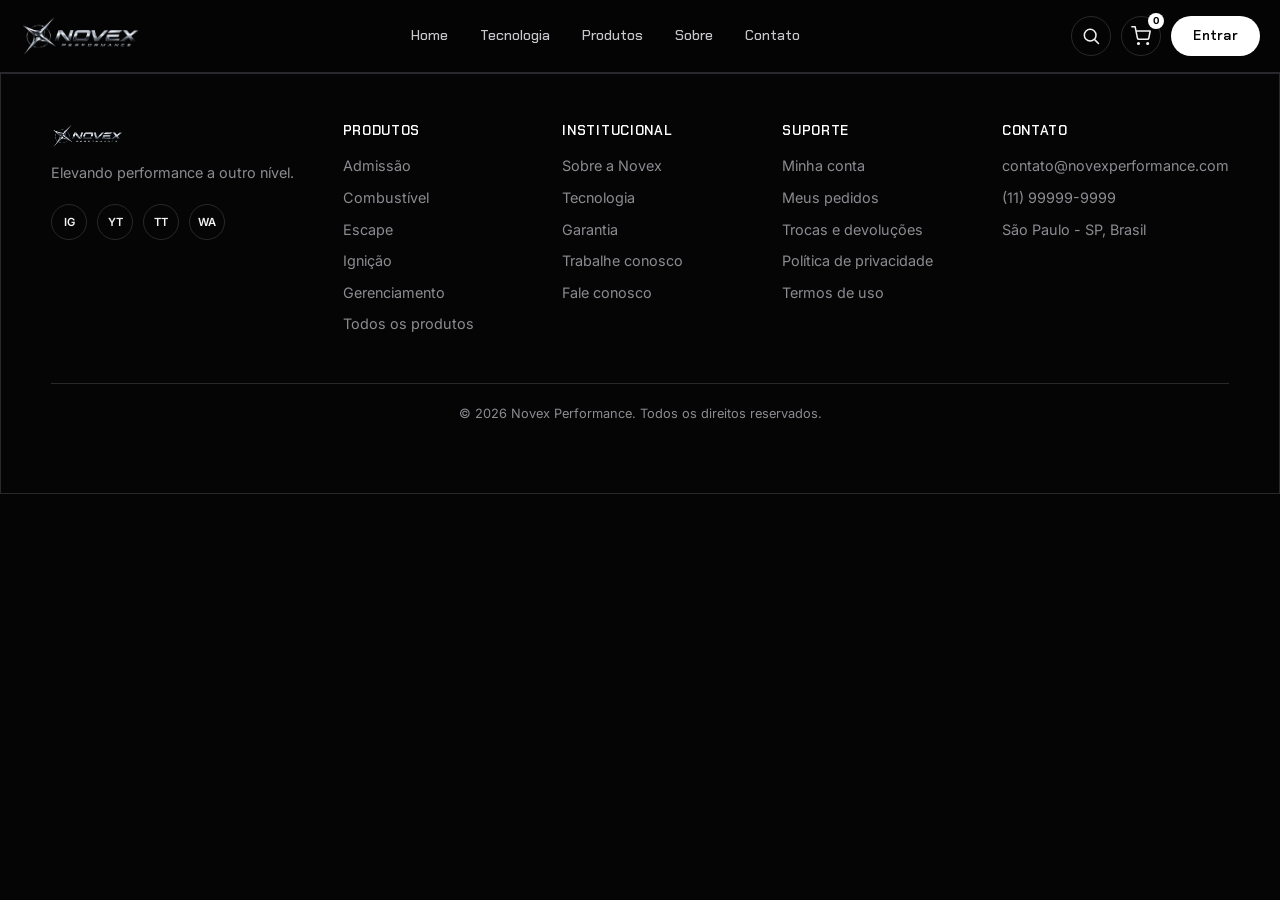
==== products/products.html @ 8bde94ad "feat: adiciona página de produtos com estilo,header e footer" ====
<!DOCTYPE html>
<html lang="pt-br">

<head>
    <meta charset="UTF-8">
    <meta name="viewport" content="width=device-width, initial-scale=1.0">
    <title>Novex Performance | Produtos</title>
    <link rel="icon" href="favicon.ico" sizes="any">
    <link rel="icon" type="image/png" sizes="32x32" href="images/favicon-32x32.png">
    <link rel="apple-touch-icon" sizes="180x180" href="images/apple-touch-icon.png">
    <link rel="preconnect" href="https://fonts.googleapis.com">
    <link rel="preconnect" href="https://fonts.gstatic.com" crossorigin>
    <link rel="stylesheet"
        href="https://fonts.googleapis.com/css2?family=Chakra+Petch:wght@500;600;700&family=Inter:wght@400;500;600;700&display=swap">
    <link rel="stylesheet" href="../style.css">
    <link rel="stylesheet" href="products.css">
</head>

<body>
    <!-- === SPOTLIGHT CURSOR === -->
  <div class="cursor-spot" id="cursorSpot" aria-hidden="true"></div>

  <!-- ===== HEADER ===== -->
  <header class="header">
    <div class="header__inner">

      <a href="#" class="logo">
        <img src="../images/logo-novex.PNG" alt="Novex Performance">
      </a>



      <nav class="nav" id="nav-menu">
        <ul class="nav__list">
          <li><a class="nav__link" href="../index.html#hero">Home</a></li>
          <li><a class="nav__link" href="../index.html#tecnologia">Tecnologia</a></li>
          <li><a class="nav__link" href="../index.html#produtos">Produtos</a></li>
          <li><a class="nav__link" href="../index.html#sobre">Sobre</a></li>
          <li><a class="nav__link" href="../index.html#contato">Contato</a></li>
        </ul>
      </nav>

      <div class="header__actions">
        <button class="icon-btn" aria-label="Buscar">
          <svg viewBox="0 0 24 24" width="20" height="20">
            <circle cx="11" cy="11" r="7" />
            <line x1="21" y1="21" x2="16.65" y2="16.65" />
          </svg>
        </button>
        <button class="icon-btn" aria-label="Carrinho">
          <svg viewBox="0 0 24 24" width="20" height="20">
            <circle cx="9" cy="21" r="1" />
            <circle cx="20" cy="21" r="1" />
            <path d="M1 1h4l2.68 13.39a2 2 0 0 0 2 1.61h9.72a2 2 0 0 0 2-1.61L23 6H6" />
          </svg>
          <span class="cart-count">0</span>
        </button>
        <a href="#" class="btn btn--pill">Entrar</a>
      </div>

        <button class="menu-toggle" aria-label="Abrir menu" aria-expanded="false" aria-controls="nav-menu">
          <span></span>
          <span></span>
          <span></span>
        </button>
    </div>
  </header>

    <!-- ===== FOOTER ===== -->
  <footer class="footer" id="contato">
    <div class="footer__top">

      <div class="footer__brand">
        <img src="../images/logo-novex.PNG" alt="Novex Performance">
        <p>Elevando performance a outro nível.</p>
        <div class="footer__social">
          <a href="#" aria-label="Instagram">IG</a>
          <a href="#" aria-label="YouTube">YT</a>
          <a href="#" aria-label="TikTok">TT</a>
          <a href="#" aria-label="WhatsApp">WA</a>
        </div>
      </div>

      <nav class="footer__col">
        <h4>Produtos</h4>
        <ul>
          <li><a href="#">Admissão</a></li>
          <li><a href="#">Combustível</a></li>
          <li><a href="#">Escape</a></li>
          <li><a href="#">Ignição</a></li>
          <li><a href="#">Gerenciamento</a></li>
          <li><a href="#">Todos os produtos</a></li>
        </ul>
      </nav>

      <nav class="footer__col">
        <h4>Institucional</h4>
        <ul>
          <li><a href="#">Sobre a Novex</a></li>
          <li><a href="#">Tecnologia</a></li>
          <li><a href="#">Garantia</a></li>
          <li><a href="#">Trabalhe conosco</a></li>
          <li><a href="#">Fale conosco</a></li>
        </ul>
      </nav>

      <nav class="footer__col">
        <h4>Suporte</h4>
        <ul>
          <li><a href="#">Minha conta</a></li>
          <li><a href="#">Meus pedidos</a></li>
          <li><a href="#">Trocas e devoluções</a></li>
          <li><a href="#">Política de privacidade</a></li>
          <li><a href="#">Termos de uso</a></li>
        </ul>
      </nav>

      <div class="footer__col footer__contact">
        <h4>Contato</h4>
        <ul>
          <li><a href="mailto:contato@novexperformance.com">contato@novexperformance.com</a></li>
          <li><a href="tel:+5511999999999">(11) 99999-9999</a></li>
          <li>São Paulo - SP, Brasil</li>
        </ul>
      </div>

    </div>

    <div class="footer__bottom">
      <p>&copy; 2026 Novex Performance. Todos os direitos reservados.</p>
    </div>
  </footer>

  <script src="products.js"></script>
</body>

</html>
---- style.css ----
/* ===================================================================
   NOVEX PERFORMANCE
   Mobile-first: estilos base valem pro celular; @media (min-width)
   =================================================================== */

/* ---------- 1. RESET ---------- */

*,
*::before,
*::after {
  margin: 0;
  padding: 0;
  box-sizing: border-box;
}

html {
  scroll-behavior: smooth;
}

img {
  max-width: 100%;
  display: block;
}

a {
  text-decoration: none;
  color: inherit;
}

ul {
  list-style: none;
}

button {
  font: inherit;
  color: inherit;
  background: none;
  border: none;
  cursor: pointer;
}

input {
  font: inherit;
  color: inherit;
}

/* ---------- 2. DESIGN TOKENS ---------- */
:root {
  /* Cores — preto profundo + prata, igual ao mockup */
  --black: #050505;
  --panel: #111113;
  --panel-2: #1a1a1d;
  --border: #29292d;
  --white: #ffffff;
  --silver-100: #f2f2f4;
  --silver-300: #c6c6cc;
  --silver-500: #8b8b91;
  --silver-700: #5c5c61;

  /* Tipografia */
  --font-display: "Chakra Petch", sans-serif;
  --font-body: "Inter", sans-serif;

  /* Espaçamento de seção — cresce com a tela via clamp() */
  --section-padding-y: clamp(64px, 9vw, 120px);
  --container-padding-x: 20px;
  --container-max: 1280px;

  /* Cantos */
  --radius-sm: 8px;
  --radius-md: 16px;
  --radius-full: 999px;

  /* Transição padrão pra hovers */
  --ease: cubic-bezier(0.4, 0, 0.2, 1);
}

/* Respeita quem pede menos animação no sistema operacional */
@media (prefers-reduced-motion: reduce) {

  *,
  *::before,
  *::after {
    animation-duration: 0.01ms !important;
    animation-iteration-count: 1 !important;
    transition-duration: 0.01ms !important;
    scroll-behavior: auto !important;
  }
}

/* ---------- CURSOR SPOTLIGHT ---------- */

.cursor-spot {
  position: fixed;
  inset: 0;
  pointer-events: none;
  z-index: 1;

  background: radial-gradient(480px circle at var(--mx, 50%) var(--my, 20%),
      rgba(255, 255, 255, 0.05),
      transparent 60%);

  opacity: 0;
  transition: opacity 0.6s var(--ease);
}

.cursor-spot.is-active {
  opacity: 1;
}

/* ---------- 3. BASE ---------- */
body {
  background: var(--black);
  color: var(--silver-100);
  font-family: var(--font-body);
  line-height: 1.5;
  -webkit-font-smoothing: antialiased;
}

h1,
h2,
h3,
h4 {
  font-family: var(--font-display);
  font-weight: 600;
  line-height: 1.1;
  color: var(--white);
}

section[id],
footer[id] {
  scroll-margin-top: 90px;
}

/* === EFEITO DE CHROME === */
.chrome-text {
  background: linear-gradient(100deg,
      #5c5c61 15%,
      #c6c6cc 30%,
      #ffffff 40%,
      #ffffff 50%,
      #c6c6cc 60%,
      #5c5c61 75%);

  background-size: 220% 100%;

  -webkit-background-clip: text;
  background-clip: text;

  color: transparent;

  animation: chrome-shine 5s ease-in-out infinite;
}

@keyframes chrome-shine {
  0% {
    background-position: 130% 0;
  }

  55% {
    background-position: -30% 0;
  }

  100% {
    background-position: -55% 0;
  }
}

/* Foco visível pra quem navega por teclado — acessibilidade básica */
a:focus-visible,
button:focus-visible,
input:focus-visible {
  outline: 2px solid var(--silver-100);
  outline-offset: 3px;
}

.sr-only {
  position: absolute;
  width: 1px;
  height: 1px;
  overflow: hidden;
  clip: rect(0, 0, 0, 0);
  white-space: nowrap;
}

/* Container central com respiro lateral — usado em toda seção */
.container {
  width: 100%;
  max-width: var(--container-max);
  margin-inline: auto;
  padding-inline: var(--container-padding-x);
}

.eyebrow {
  font-family: var(--font-display);
  font-size: 0.8rem;
  font-weight: 600;
  letter-spacing: 0.14em;
  text-transform: uppercase;
  color: var(--silver-500);
}

/* ---------- 4. BOTÕES ---------- */
.btn {
  display: inline-flex;
  align-items: center;
  gap: 8px;
  padding: 14px 28px;
  border-radius: var(--radius-full);
  font-family: var(--font-display);
  font-weight: 600;
  font-size: 0.95rem;
  letter-spacing: 0.02em;
  white-space: nowrap;
  transition: transform 0.25s var(--ease), background 0.25s var(--ease), color 0.25s var(--ease);
}

.btn:hover {
  transform: translateY(-2px);
}

.btn--filled {
  background: linear-gradient(180deg, var(--white), var(--silver-300));
  color: var(--black);
}

.btn--filled:hover {
  background: var(--white);
}

.btn--outline {
  background: transparent;
  color: var(--silver-100);
  border: 1px solid var(--silver-700);
}

.btn--outline:hover {
  border-color: var(--silver-100);
}

.btn--pill {
  padding: 10px 22px;
  background: var(--white);
  color: var(--black);
  font-size: 0.85rem;
}

/* Botão circular só com ícone (busca, carrinho, seta do card) */
.icon-btn {
  position: relative;
  display: inline-flex;
  align-items: center;
  justify-content: center;
  width: 40px;
  height: 40px;
  border: 1px solid var(--border);
  border-radius: var(--radius-full);
  color: var(--silver-100);
  transition: border-color 0.25s var(--ease), background 0.25s var(--ease);
}

.icon-btn:hover {
  border-color: var(--silver-100);
  background: var(--panel-2);
}

.icon-btn svg {
  fill: none;
  stroke: currentColor;
  stroke-width: 1.8;
  stroke-linecap: round;
  stroke-linejoin: round;
}

.link-arrow {
  font-family: var(--font-display);
  font-weight: 600;
  font-size: 0.9rem;
  color: var(--silver-300);
  transition: color 0.25s var(--ease);
}

.link-arrow:hover {
  color: var(--white);
}

/* ---------- 5. HEADER ---------- */
.header {
  position: sticky;
  top: 0;
  z-index: 100;
  background: rgba(5, 5, 5, 0.85);
  backdrop-filter: blur(10px);
  border-bottom: 1px solid var(--border);
}

.header__inner {
  max-width: var(--container-max);
  margin-inline: auto;
  padding: 16px 20px;
  display: flex;
  align-items: center;
  justify-content: space-between;
  gap: 16px;
}

@media (min-width: 768px) and (max-width: 1023px) {
    .header__inner {
        justify-content: flex-start;
    }

    .header__actions {
        margin-left: auto;
    }

     
}

.logo img {
  height: 40px;
  width: auto;
}

/* Botão hambúrguer — só aparece no mobile (ver breakpoint no fim do arquivo) */
.menu-toggle {
  display: flex;
  flex-direction: column;
  justify-content: center;
  gap: 5px;
  width: 40px;
  height: 40px;
}

.menu-toggle span {
  display: block;
  height: 2px;
  width: 100%;
  background: var(--silver-100);
  transition: transform 0.3s var(--ease), opacity 0.3s var(--ease);
}

/* Quando o JS marcar o botão como ativo, o hambúrguer vira um X */
.menu-toggle.is-active span:nth-child(1) {
  transform: translateY(7px) rotate(45deg);
}

.menu-toggle.is-active span:nth-child(2) {
  opacity: 0;
}

.menu-toggle.is-active span:nth-child(3) {
  transform: translateY(-7px) rotate(-45deg);
}

/* Nav — no mobile some da tela até o JS abrir (classe .is-open) */
.nav {
  position: fixed;
  inset: 73px 0 auto 0;
  background: var(--black);
  border-bottom: 1px solid var(--border);
  max-height: 0px;
  overflow: hidden;
  transition: max-height 0.35s var(--ease);
}

.nav.is-open {
  max-height: 400px;
}

.nav__list {
  display: flex;
  flex-direction: column;
  padding: 8px 20px 24px;
}

.nav__list a {
  display: block;
  padding: 14px 0;
  font-family: var(--font-display);
  font-weight: 500;
  font-size: 1rem;
  border-bottom: 1px solid var(--border);
  color: var(--silver-300);
  transition: color 0.25s var(--ease);
}

.nav__link {
  position: relative;
}

.header__actions {
  display: flex;
  align-items: center;
  gap: 10px;
}

.cart-count {
  position: absolute;
  top: -4px;
  right: -4px;
  width: 16px;
  height: 16px;
  border-radius: 50%;
  background: var(--white);
  color: var(--black);
  font-size: 0.6rem;
  font-weight: 700;
  display: flex;
  align-items: center;
  justify-content: center;
}

/* ---------- 6. HERO ---------- */
.hero {
  position: relative;
  overflow: hidden;
  background: none;
  max-width: var(--container-max);
  margin-inline: auto;
  padding: calc(var(--section-padding-y) * 0.7) var(--container-padding-x) var(--section-padding-y);
  display: flex;
  flex-direction: column;
  gap: 48px;
  width: 100%;
}

.hero::after {
  content: "";
  position: absolute;
  inset: 0;
  background: rgba(0, 0, 0, 0.55);
  z-index: 1;
}

.hero-video {
  position: absolute;
  inset: 0;
  width: 100%;
  height: 100%;
  object-fit: cover;
  z-index: 0;
  opacity: 0.9;
}

.hero__content,
.hero__media {
  position: relative;
  z-index: 2;
}

.hero__title {
  margin-top: 14px;
  font-size: clamp(2.4rem, 8vw, 4.5rem);
  text-transform: uppercase;
}

.hero__text {
  margin-top: 18px;
  max-width: 46ch;
  color: var(--silver-500);
  font-size: 1.05rem;
}

.hero__actions {
  margin-top: 32px;
  display: flex;
  flex-direction: column;
  flex-wrap: wrap;
  gap: 16px;
}

@media (max-width: 767px) {
    .hero__actions .btn {
        width: 180px;
        overflow: hidden;
    }
}

.hero__media {
  position: relative;
  display: flex;
  justify-content: center;
  padding-top: 40px;
}

/* Selo circular "feito para performar" */
.hero__badge {
  position: absolute;
  bottom: 0;
  right: 0;
  width: 70px;
  height: 70px;
  border: 1px solid var(--silver-700);
  border-radius: 50%;
  align-items: center;
  justify-content: center;
  text-align: center;
  animation: spin 18s linear infinite;
  display: none;
}

.hero__badge img {
  height: 70px;
  width: 70px;
  border-radius: 50%;
}

@keyframes spin {
  from {
    transform: rotate(0deg);
  }

  to {
    transform: rotate(360deg);
  }
}

/* ---------- 7. FAIXA DE DESTAQUES ---------- */
.highlights {
  padding: 32px var(--container-padding-x);
}

.highlights__list {
  max-width: var(--container-max);
  margin-inline: auto;
  background: var(--panel);
  border: 1px solid var(--border);
  border-radius: var(--radius-md);
  padding: 4px 24px;
  display: grid;
  grid-template-columns: 1fr;
}

.highlight {
  display: flex;
  align-items: flex-start;
  gap: 16px;
  padding: 24px 0;
  border-bottom: 1px solid var(--border);
}

.highlight__text {
  min-width: 0;
}

.highlight:last-child {
  border-bottom: none;
}

.highlight__icon {
  width: 32px;
  height: 32px;
  object-fit: contain;
  flex-shrink: 0;
}

.highlight h3 {
  font-size: 0.95rem;
  text-transform: uppercase;
  letter-spacing: 0.02em;
}

.highlight p {
  margin-top: 4px;
  font-size: 0.9rem;
  color: var(--silver-500);
}

/* ---------- TECNOLOGIA ---------- */

.tecnologic {
  display: flex;
  flex-direction: column;
  padding: 20px;
  overflow: hidden;
}

.tecnologic__header {
  display: flex;
  align-items: baseline;
  justify-content: space-between;
  gap: 16px;
  max-width: var(--container-max);
  width: 100%;
  margin: 0 auto 32px;
  padding-inline: var(--container-padding-x);
}

.tecnologic__header h2 {
  font-size: clamp(1.6rem, 4vw, 2.2rem);
  text-transform: uppercase;
}

.tecnologic-video {
  width: 90%;
  object-fit: contain;
  display: block;
  max-width: var(--container-max);
  margin-inline: auto;
  border: 1px solid var(--border);
  border-radius: var(--radius-md);

}

.tecnologic-video video {
  width: 100%;
  height: auto;
  display: block;
  border-radius: var(--radius-md);
}

/* ---------- 8. LINHA DE PRODUTOS ---------- */
.products {
  max-width: var(--container-max);
  margin-inline: auto;
  padding: 50px;
}

.products__header {
  display: flex;
  align-items: baseline;
  justify-content: space-between;
  gap: 16px;
  margin-bottom: 32px;
}

.products__header h2 {
  font-size: clamp(1.6rem, 4vw, 2.2rem);
  text-transform: uppercase;
}

.product-grid {
  display: grid;
  grid-template-columns: 1fr;
  gap: 20px;
}

.product-card {
  background: var(--panel);
  border: 1px solid var(--border);
  border-radius: var(--radius-md);
  padding: 20px;
  transition: transform 0.3s var(--ease), border-color 0.3s var(--ease);
}

.product-card:hover {
  transform: translateY(-6px);
  border-color: var(--silver-700);
}

.product-card>img,
.product-card__image {
  width: 100%;
  height: 200px;
  object-fit: contain;
  background: var(--black);
  border-radius: var(--radius-sm);
  margin-bottom: 18px;
}

/* Espaço reservado pra fotos de produto que ainda não existem */
.product-card__image--empty {
  border: 1px dashed var(--border);
  display: flex;
  align-items: center;
  justify-content: center;
}

.product-card__image--empty::after {
  content: "Foto em breve";
  font-family: var(--font-body);
  font-size: 0.8rem;
  color: var(--silver-500);
}

.product-card__category {
  font-family: var(--font-display);
  font-size: 0.7rem;
  font-weight: 600;
  letter-spacing: 0.1em;
  text-transform: uppercase;
  color: var(--silver-500);
}

.product-card__name {
  margin-top: 8px;
  font-size: 1.05rem;
  min-height: 2.4em;
}

.product-card__footer {
  margin-top: 18px;
  display: flex;
  align-items: center;
  justify-content: space-between;
}

.product-card__price {
  font-family: var(--font-display);
  font-weight: 600;
  color: var(--white);
}

/* ---------- 9. BANNER INSTITUCIONAL ---------- */
.about-banner {
  display: flex;
  flex-direction: column;
  max-width: var(--container-max);
  margin-inline: auto;
  margin-bottom: 50px;

  background: var(--panel);
  border: 1px solid var(--border);
  border-radius: var(--radius-md);
  padding: 4px 24px;

  background-image: linear-gradient(rgba(0, 0, 0, 0.5), rgba(0, 0, 0, 0.5)), url(images/r35.PNG);
  background-size: cover;
  background-position: right;
  background-repeat: no-repeat;

}

.about-banner__content {
  padding: 40px var(--container-padding-x);
}

.about-banner__content h2 {
  margin-top: 12px;
  font-size: clamp(1.8rem, 5vw, 2.6rem);
  text-transform: uppercase;
}

.about-banner__content p {
  margin-top: 16px;
  max-width: 50ch;
  color: var(--silver-500);
}

.about-banner__content .btn {
  margin-top: 28px;
}

/* ---------- 10. NEWSLETTER ---------- */
.newsletter {
  background-color: var(--panel);
  background-image: url("images/background.JPG");
  background-size: cover;
  background-position: center;
  background-repeat: no-repeat;
  position: relative;
  padding: 50px;
  border-radius: var(--radius-md) var(--radius-md) 0px 0px;
  border: 1px solid var(--border);
  max-width: var(--container-max);
  margin-inline: auto;
}

/* Camada escura por cima da textura, pra o texto continuar legível */
.newsletter::before {
  content: "";
  position: absolute;
  inset: 0;
  background: rgba(0, 0, 0, 0.55);
  border-radius: var(--radius-md) var(--radius-md) 0px 0px;
}

.newsletter__inner {
  position: relative;
  z-index: 1;
  display: flex;
  flex-direction: column;
  gap: 24px;
  border-radius: var(--radius-md) var(--radius-md) 0px 0px;
}

.newsletter__content h2 {
  font-size: clamp(1.6rem, 4vw, 2.2rem);
  text-transform: uppercase;
}

.newsletter__content p {
  margin-top: 8px;
  color: var(--silver-300);
}

.newsletter__form {
  display: flex;
  gap: 10px;
  max-width: 420px;
}

.newsletter__form input {
  flex: 1;
  padding: 14px 18px;
  border-radius: var(--radius-full);
  border: 1px solid var(--silver-700);
  background: rgba(255, 255, 255, 0.06);
  color: var(--white);

}

.newsletter__form input::placeholder {
  color: var(--silver-500);
}

.newsletter__form button {
  width: 48px;
  height: 48px;
  flex-shrink: 0;
  border-radius: 50%;
  background: var(--white);
  color: var(--black);
  font-size: 1.1rem;
  transition: transform 0.25s var(--ease);
}

.newsletter__form button:hover {
  transform: scale(1.08);
}

/* ---------- 11. FOOTER ---------- */
.footer {
  border: 1px solid var(--border);
  padding: 50px;

  max-width: var(--container-max);
  margin-inline: auto;
}

.footer__top {
  max-width: var(--container-max);
  margin-inline: auto;
  display: grid;
  grid-template-columns: 1fr;
  gap: 40px;
  padding-bottom: 48px;
}

.footer__brand img {
  height: 24px;
}

.footer__brand p {
  margin-top: 14px;
  color: var(--silver-500);
  font-size: 0.9rem;
  max-width: 30ch;
}

.footer__social {
  margin-top: 20px;
  display: flex;
  gap: 10px;
}

.footer__social a {
  width: 36px;
  height: 36px;
  border: 1px solid var(--border);
  border-radius: 50%;
  display: flex;
  align-items: center;
  justify-content: center;
  font-size: 0.7rem;
  font-weight: 600;
  transition: border-color 0.25s var(--ease);
}

.footer__social a:hover {
  border-color: var(--silver-100);
}

.footer__col h4 {
  font-size: 0.85rem;
  text-transform: uppercase;
  letter-spacing: 0.05em;
  margin-bottom: 16px;
}

.footer__col ul {
  display: flex;
  flex-direction: column;
  gap: 10px;
}

.footer__col a,
.footer__col li {
  font-size: 0.9rem;
  color: var(--silver-500);
}

.footer__col a:hover {
  color: var(--white);
}

.footer__bottom {
  border-top: 1px solid var(--border);
  padding: 20px var(--container-padding-x);
  text-align: center;
  font-size: 0.8rem;
  color: var(--silver-500);
}



/* ===================================================================
                             BREAKPOINTS 
   =================================================================== */

/* ---------- Tablet (≥ 768px) ---------- */
@media (min-width: 768px) {

  .hero {
    background: none;
  }

  .hero::after {
    display: none;
  }

  .hero__media {
    margin-right: 20px;
  }

  .hero__badge {
    width: 100px;
    height: 100px;
    display: flex;
    top: 5px;
  }

  .hero__actions {
    flex-direction: row;
  }

  .hero__badge img {
    width: 95px;
    height: 95px;
  }

  .highlights__list {
    grid-template-columns: repeat(2, 1fr);
  }

  .highlight {
    border-right: 1px solid var(--border);
    padding-inline: 20px;
    border-bottom: none;
  }

  .highlight:nth-child(2n) {
    border-right: none;
  }

  .product-grid {
    grid-template-columns: repeat(2, 1fr);
  }

  .about-banner {
    flex-direction: row;
    background-image: linear-gradient(rgba(0, 0, 0, 0.25), rgba(0, 0, 0, 0.25)), url(images/r35.PNG);
  }

  .about-banner__content {
    display: flex;
    flex-direction: column;
    justify-content: center;
    padding: 56px;
    max-width: 460px;
    /* ← novo: trava a largura do texto */
    margin-inline: auto;
    /* ← novo: centraliza esse bloco no vão */
  }

  .newsletter__inner {
    flex-direction: row;
    align-items: center;
    justify-content: space-between;
  }

  .footer__top {
    grid-template-columns: repeat(2, 1fr);
  }
}

/* ---------- Desktop (≥ 1024px) ---------- */
@media (min-width: 1024px) {

  /* Nav volta a ficar visível e em linha; hambúrguer some */
  .menu-toggle {
    display: none;
  }

  .nav {
    position: static;
    max-height: none;
    overflow: visible;
    background: none;
    border-bottom: none;
  }

  .nav__list {
    flex-direction: row;
    align-items: center;
    gap: 32px;
    padding: 0;
  }

  .nav__list a {
    padding: 0;
    border-bottom: none;
    font-size: 0.9rem;
  }

    .nav__list a::after {
    content: "";
    position: absolute;
    left: 0;
    bottom: -8px;

    width: 100%;
    height: 1px;

    background: var(--white);

    transform: scaleX(0);
    transform-origin: left;

    transition: transform 0.35s var(--ease);
  }

  .nav__list a:hover::after,
  .nav__list a.active::after {
    transform: scaleX(1);
  }

  .nav__list a:hover {
    color: var(--white);
  }

  .hero {
    flex-direction: row;
    align-items: center;
    padding-block: var(--section-padding-y);
    position: relative;
    background: none;
  }

  .hero__content {
    flex: 1;
    position: relative;
    z-index: 1;
  }

  .hero__media {
    flex: 1;
    position: relative;
    z-index: 1;
  }

  .hero__badge {
    right: var(--container-padding-x);
    top: 160px;
  }

  .highlights__list {
    grid-template-columns: repeat(4, 1fr);
  }

  .highlight {
    border-right: 1px solid var(--border);
  }

  .highlight:nth-child(2n) {
    border-right: 1px solid var(--border);
  }

  .highlight:last-child {
    border-right: none;
  }

  .product-grid {
    grid-template-columns: repeat(4, 1fr);
  }

  .newsletter__form {
    max-width: 820px;
    width: 720px;
  }

  .footer__top {
    grid-template-columns: 1.4fr repeat(4, 1fr);
  }
}
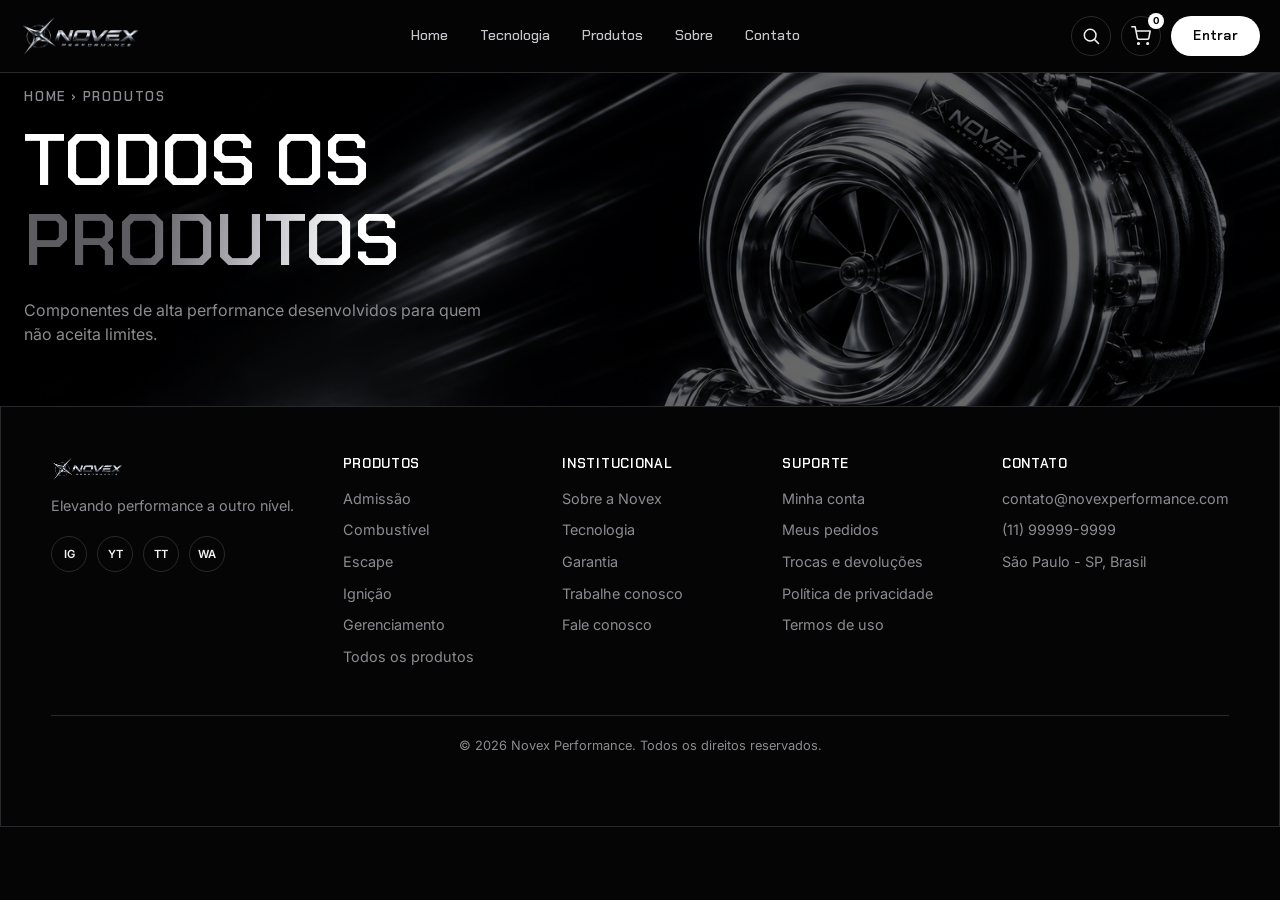
==== commit 21481160: "feat: adiciona hero da página de produtos" ====
--- a/products/products.html
+++ b/products/products.html
@@ -18,120 +18,152 @@
 
 <body>
     <!-- === SPOTLIGHT CURSOR === -->
-  <div class="cursor-spot" id="cursorSpot" aria-hidden="true"></div>
+    <div class="cursor-spot" id="cursorSpot" aria-hidden="true"></div>
 
-  <!-- ===== HEADER ===== -->
-  <header class="header">
-    <div class="header__inner">
+    <!-- ===== HEADER ===== -->
+    <header class="header">
+        <div class="header__inner">
 
-      <a href="#" class="logo">
-        <img src="../images/logo-novex.PNG" alt="Novex Performance">
-      </a>
+            <a href="../index.html#hero" class="logo">
+                <img src="../images/logo-novex.PNG" alt="Novex Performance">
+            </a>
 
 
 
-      <nav class="nav" id="nav-menu">
-        <ul class="nav__list">
-          <li><a class="nav__link" href="../index.html#hero">Home</a></li>
-          <li><a class="nav__link" href="../index.html#tecnologia">Tecnologia</a></li>
-          <li><a class="nav__link" href="../index.html#produtos">Produtos</a></li>
-          <li><a class="nav__link" href="../index.html#sobre">Sobre</a></li>
-          <li><a class="nav__link" href="../index.html#contato">Contato</a></li>
-        </ul>
-      </nav>
+            <nav class="nav" id="nav-menu">
+                <ul class="nav__list">
+                    <li><a class="nav__link" href="../index.html#hero">Home</a></li>
+                    <li><a class="nav__link" href="../index.html#tecnologia">Tecnologia</a></li>
+                    <li><a class="nav__link" href="../index.html#produtos">Produtos</a></li>
+                    <li><a class="nav__link" href="../index.html#sobre">Sobre</a></li>
+                    <li><a class="nav__link" href="../index.html#contato">Contato</a></li>
+                </ul>
+            </nav>
 
-      <div class="header__actions">
-        <button class="icon-btn" aria-label="Buscar">
-          <svg viewBox="0 0 24 24" width="20" height="20">
-            <circle cx="11" cy="11" r="7" />
-            <line x1="21" y1="21" x2="16.65" y2="16.65" />
-          </svg>
-        </button>
-        <button class="icon-btn" aria-label="Carrinho">
-          <svg viewBox="0 0 24 24" width="20" height="20">
-            <circle cx="9" cy="21" r="1" />
-            <circle cx="20" cy="21" r="1" />
-            <path d="M1 1h4l2.68 13.39a2 2 0 0 0 2 1.61h9.72a2 2 0 0 0 2-1.61L23 6H6" />
-          </svg>
-          <span class="cart-count">0</span>
-        </button>
-        <a href="#" class="btn btn--pill">Entrar</a>
-      </div>
+            <div class="header__actions">
+                <button class="icon-btn" aria-label="Buscar">
+                    <svg viewBox="0 0 24 24" width="20" height="20">
+                        <circle cx="11" cy="11" r="7" />
+                        <line x1="21" y1="21" x2="16.65" y2="16.65" />
+                    </svg>
+                </button>
+                <button class="icon-btn" aria-label="Carrinho">
+                    <svg viewBox="0 0 24 24" width="20" height="20">
+                        <circle cx="9" cy="21" r="1" />
+                        <circle cx="20" cy="21" r="1" />
+                        <path d="M1 1h4l2.68 13.39a2 2 0 0 0 2 1.61h9.72a2 2 0 0 0 2-1.61L23 6H6" />
+                    </svg>
+                    <span class="cart-count">0</span>
+                </button>
+                <a href="#" class="btn btn--pill">Entrar</a>
+            </div>
 
-        <button class="menu-toggle" aria-label="Abrir menu" aria-expanded="false" aria-controls="nav-menu">
-          <span></span>
-          <span></span>
-          <span></span>
-        </button>
-    </div>
-  </header>
+            <button class="menu-toggle" aria-label="Abrir menu" aria-expanded="false" aria-controls="nav-menu">
+                <span></span>
+                <span></span>
+                <span></span>
+            </button>
+        </div>
+    </header>
+
+    <main class="products-page">
+
+        <!-- ===== HERO PRODUTOS ===== -->
+        <section class="products-hero">
+
+            <div class="products-hero__content">
+
+                <span class="eyebrow">
+                    HOME <span>›</span> PRODUTOS
+                </span>
+
+                <h1 class="products-hero__text hero__title">
+                    TODOS OS<br>
+                    <span class="chrome-text">PRODUTOS</span>
+                </h1>
+
+                <p class="products-hero__text hero__text">
+                    Componentes de alta performance desenvolvidos
+                    para quem não aceita limites.
+                </p>
+
+            </div>
+
+            <div class="products-hero__image">
+                <img src="../images/turbina-novex.PNG" alt="Turbina Novex Performance">
+            </div>
+
+        </section>
+
+    </main>
 
     <!-- ===== FOOTER ===== -->
-  <footer class="footer" id="contato">
-    <div class="footer__top">
+    <footer class="footer" id="contato">
+        <div class="footer__top">
 
-      <div class="footer__brand">
-        <img src="../images/logo-novex.PNG" alt="Novex Performance">
-        <p>Elevando performance a outro nível.</p>
-        <div class="footer__social">
-          <a href="#" aria-label="Instagram">IG</a>
-          <a href="#" aria-label="YouTube">YT</a>
-          <a href="#" aria-label="TikTok">TT</a>
-          <a href="#" aria-label="WhatsApp">WA</a>
+            <div class="footer__brand">
+                <img src="../images/logo-novex.PNG" alt="Novex Performance">
+                <p>Elevando performance a outro nível.</p>
+                <div class="footer__social">
+                    <a href="#" aria-label="Instagram">IG</a>
+                    <a href="#" aria-label="YouTube">YT</a>
+                    <a href="#" aria-label="TikTok">TT</a>
+                    <a href="#" aria-label="WhatsApp">WA</a>
+                </div>
+            </div>
+
+            <nav class="footer__col">
+                <h4>Produtos</h4>
+                <ul>
+                    <li><a href="#">Admissão</a></li>
+                    <li><a href="#">Combustível</a></li>
+                    <li><a href="#">Escape</a></li>
+                    <li><a href="#">Ignição</a></li>
+                    <li><a href="#">Gerenciamento</a></li>
+                    <li><a href="#">Todos os produtos</a></li>
+                </ul>
+            </nav>
+
+            <nav class="footer__col">
+                <h4>Institucional</h4>
+                <ul>
+                    <li><a href="#">Sobre a Novex</a></li>
+                    <li><a href="#">Tecnologia</a></li>
+                    <li><a href="#">Garantia</a></li>
+                    <li><a href="#">Trabalhe conosco</a></li>
+                    <li><a href="#">Fale conosco</a></li>
+                </ul>
+            </nav>
+
+            <nav class="footer__col">
+                <h4>Suporte</h4>
+                <ul>
+                    <li><a href="#">Minha conta</a></li>
+                    <li><a href="#">Meus pedidos</a></li>
+                    <li><a href="#">Trocas e devoluções</a></li>
+                    <li><a href="#">Política de privacidade</a></li>
+                    <li><a href="#">Termos de uso</a></li>
+                </ul>
+            </nav>
+
+            <div class="footer__col footer__contact">
+                <h4>Contato</h4>
+                <ul>
+                    <li><a href="mailto:contato@novexperformance.com">contato@novexperformance.com</a></li>
+                    <li><a href="tel:+5511999999999">(11) 99999-9999</a></li>
+                    <li>São Paulo - SP, Brasil</li>
+                </ul>
+            </div>
+
         </div>
-      </div>
 
-      <nav class="footer__col">
-        <h4>Produtos</h4>
-        <ul>
-          <li><a href="#">Admissão</a></li>
-          <li><a href="#">Combustível</a></li>
-          <li><a href="#">Escape</a></li>
-          <li><a href="#">Ignição</a></li>
-          <li><a href="#">Gerenciamento</a></li>
-          <li><a href="#">Todos os produtos</a></li>
-        </ul>
-      </nav>
+        <div class="footer__bottom">
+            <p>&copy; 2026 Novex Performance. Todos os direitos reservados.</p>
+        </div>
+    </footer>
 
-      <nav class="footer__col">
-        <h4>Institucional</h4>
-        <ul>
-          <li><a href="#">Sobre a Novex</a></li>
-          <li><a href="#">Tecnologia</a></li>
-          <li><a href="#">Garantia</a></li>
-          <li><a href="#">Trabalhe conosco</a></li>
-          <li><a href="#">Fale conosco</a></li>
-        </ul>
-      </nav>
-
-      <nav class="footer__col">
-        <h4>Suporte</h4>
-        <ul>
-          <li><a href="#">Minha conta</a></li>
-          <li><a href="#">Meus pedidos</a></li>
-          <li><a href="#">Trocas e devoluções</a></li>
-          <li><a href="#">Política de privacidade</a></li>
-          <li><a href="#">Termos de uso</a></li>
-        </ul>
-      </nav>
-
-      <div class="footer__col footer__contact">
-        <h4>Contato</h4>
-        <ul>
-          <li><a href="mailto:contato@novexperformance.com">contato@novexperformance.com</a></li>
-          <li><a href="tel:+5511999999999">(11) 99999-9999</a></li>
-          <li>São Paulo - SP, Brasil</li>
-        </ul>
-      </div>
-
-    </div>
-
-    <div class="footer__bottom">
-      <p>&copy; 2026 Novex Performance. Todos os direitos reservados.</p>
-    </div>
-  </footer>
-
-  <script src="products.js"></script>
+    <script src="../script.js"></script>
+    <script src="products.js"></script>
 </body>
 
 </html>
--- a/products/products.css
+++ b/products/products.css
@@ -0,0 +1,72 @@
+/* === PRODUCTS PAGE === */
+
+.products-page {
+  width: 100%;
+}
+
+/* === PRODUCTS HERO === */
+
+.products-hero {
+  position: relative;
+  padding: 10px 24px 60px;
+  display: flex;
+  flex-direction: column;
+  justify-content: center;
+  overflow: hidden;
+  background: #000;
+}
+
+.products-hero::after {
+  content: "";
+  position: absolute;
+  inset: 0;
+  background: rgba(0, 0, 0, 0.55);
+  z-index: 1;
+}
+
+.products-hero__content {
+  position: relative;
+  z-index: 2;
+}
+
+.products-hero__image {
+  position: absolute;
+  inset: 0;
+  width: 100%;
+  height: 100%;
+  object-fit: cover;
+  z-index: 0;
+  opacity: 0.9;
+}
+
+.products-hero__image img {
+  display: block;
+  width: 100%;
+  height: 100%;
+  object-fit: cover;
+}
+
+/* ===================================================================
+                             BREAKPOINTS 
+   =================================================================== */
+
+/* ---------- Tablet (≥ 768px) ---------- */
+
+@media (min-width: 768px) {
+
+    .hero__text {
+        max-width: 380px;
+        font-size: 16px;
+        line-height: 1.5;
+    }
+
+}
+
+/* ---------- Desktop (≥ 1024px) ---------- */
+
+@media (min-width: 1024px) {
+
+    .hero__text {
+        max-width: 480px;
+    }
+}
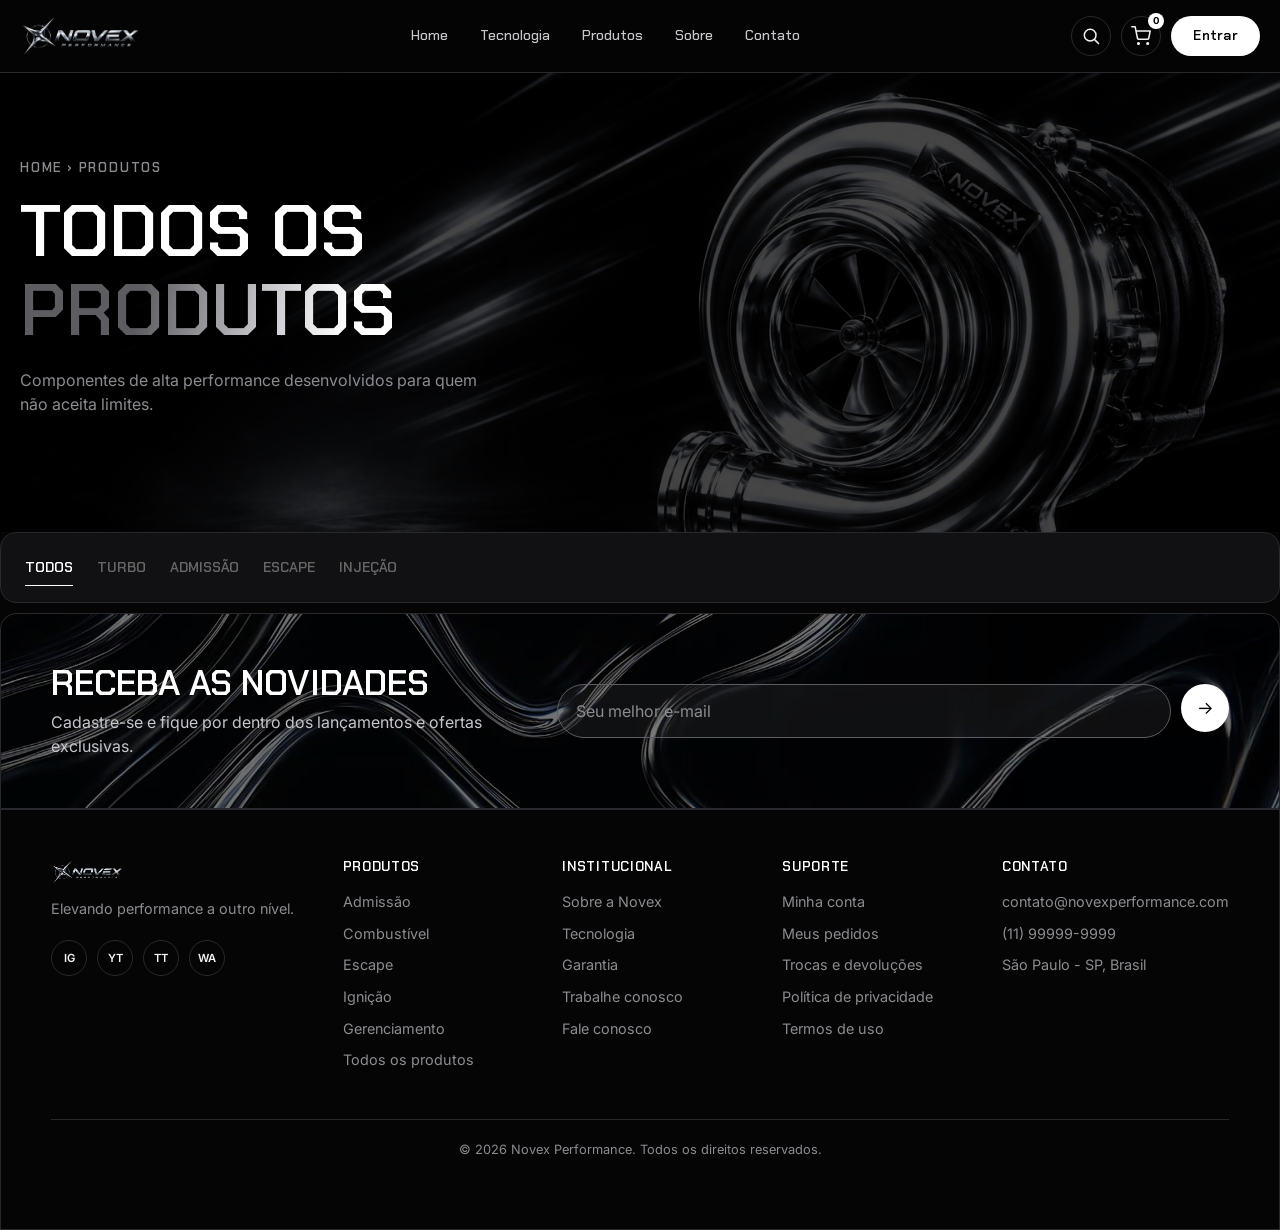
==== commit 5ed8f8a3: "feat : adiciona navegação das categorias" ====
--- a/products/products.html
+++ b/products/products.html
@@ -6,8 +6,8 @@
     <meta name="viewport" content="width=device-width, initial-scale=1.0">
     <title>Novex Performance | Produtos</title>
     <link rel="icon" href="favicon.ico" sizes="any">
-    <link rel="icon" type="image/png" sizes="32x32" href="images/favicon-32x32.png">
-    <link rel="apple-touch-icon" sizes="180x180" href="images/apple-touch-icon.png">
+    <link rel="icon" type="image/png" sizes="32x32" href="../images/favicon-32x32.png">
+    <link rel="apple-touch-icon" sizes="180x180" href="../images/apple-touch-icon.png">
     <link rel="preconnect" href="https://fonts.googleapis.com">
     <link rel="preconnect" href="https://fonts.gstatic.com" crossorigin>
     <link rel="stylesheet"
@@ -93,6 +93,50 @@
                 <img src="../images/turbina-novex.PNG" alt="Turbina Novex Performance">
             </div>
 
+        </section>
+
+        <!-- ===== CATEGORIAS ===== -->
+        <section class="products-categories">
+
+            <nav class="products-categories__nav" aria-label="Categorias de produtos">
+
+                <button class="products-categories__link is-active">
+                    Todos
+                </button>
+
+                <button class="products-categories__link">
+                    Turbo
+                </button>
+
+                <button class="products-categories__link">
+                    Admissão
+                </button>
+
+                <button class="products-categories__link">
+                    Escape
+                </button>
+
+                <button class="products-categories__link">
+                    Injeção
+                </button>
+
+            </nav>
+
+        </section>
+
+        <!-- ===== NEWSLETTER ===== -->
+        <section class="newsletter">
+            <div class="newsletter__inner">
+                <div class="newsletter__content">
+                    <h2>Receba as Novidades</h2>
+                    <p>Cadastre-se e fique por dentro dos lançamentos e ofertas exclusivas.</p>
+                </div>
+                <form class="newsletter__form">
+                    <label for="newsletter-email" class="sr-only">Seu melhor e-mail</label>
+                    <input type="email" id="newsletter-email" name="email" placeholder="Seu melhor e-mail" required>
+                    <button type="submit" aria-label="Cadastrar e-mail">→</button>
+                </form>
+            </div>
         </section>
 
     </main>
--- a/products/products.css
+++ b/products/products.css
@@ -1,49 +1,108 @@
 /* === PRODUCTS PAGE === */
 
 .products-page {
-  width: 100%;
+    width: 100%;
 }
 
 /* === PRODUCTS HERO === */
 
 .products-hero {
-  position: relative;
-  padding: 10px 24px 60px;
-  display: flex;
-  flex-direction: column;
-  justify-content: center;
-  overflow: hidden;
-  background: #000;
+    position: relative;
+    padding: 10px 24px 20px;
+    display: flex;
+    flex-direction: column;
+    justify-content: center;
+    overflow: hidden;
+    background: #000;
+    max-width: var(--container-max);
+    margin-inline: auto;
+    padding: calc(var(--section-padding-y) * 0.7) var(--container-padding-x) var(--section-padding-y);
+
 }
 
 .products-hero::after {
-  content: "";
-  position: absolute;
-  inset: 0;
-  background: rgba(0, 0, 0, 0.55);
-  z-index: 1;
+    content: "";
+    position: absolute;
+    inset: 0;
+    background: rgba(0, 0, 0, 0.699);
+    z-index: 1;
 }
 
 .products-hero__content {
-  position: relative;
-  z-index: 2;
+    position: relative;
+    z-index: 2;
 }
 
 .products-hero__image {
-  position: absolute;
-  inset: 0;
-  width: 100%;
-  height: 100%;
-  object-fit: cover;
-  z-index: 0;
-  opacity: 0.9;
+    position: absolute;
+    inset: 0;
+    width: 100%;
+    height: 100%;
+    object-fit: cover;
+    z-index: 0;
+    opacity: 0.9;
 }
 
 .products-hero__image img {
-  display: block;
-  width: 100%;
-  height: 100%;
-  object-fit: cover;
+    display: block;
+    width: 100%;
+    height: 100%;
+    object-fit: cover;
+}
+
+/* === PRODUCTS CATEGORIES === */
+
+.products-categories {
+    padding: 24px;
+    overflow-x: auto;
+
+    background: var(--panel);
+    border: 1px solid var(--border);
+    border-radius: var(--radius-md);
+    margin: 0px 10px;
+    margin-bottom: 10px;
+
+    max-width: var(--container-max);
+    margin-inline: auto;
+}
+
+.products-categories__nav {
+    display: flex;
+    gap: 24px;
+    width: max-content;
+}
+
+.products-categories__link {
+    position: relative;
+    padding: 0;
+    border: 0;
+    background: none;
+    color: #666;
+    font-family: "Chakra Petch", sans-serif;
+    font-size: 14px;
+    font-weight: 600;
+    text-transform: uppercase;
+    white-space: nowrap;
+    cursor: pointer;
+}
+
+.products-categories__link.is-active {
+    color: #fff;
+}
+
+.products-categories__link::after {
+    content: "";
+    position: absolute;
+    left: 0;
+    bottom: -8px;
+    width: 0;
+    height: 1px;
+    background: #fff;
+    transition: width 0.3s ease;
+}
+
+.products-categories__link.is-active::after {
+    width: 100%;
 }
 
 /* ===================================================================
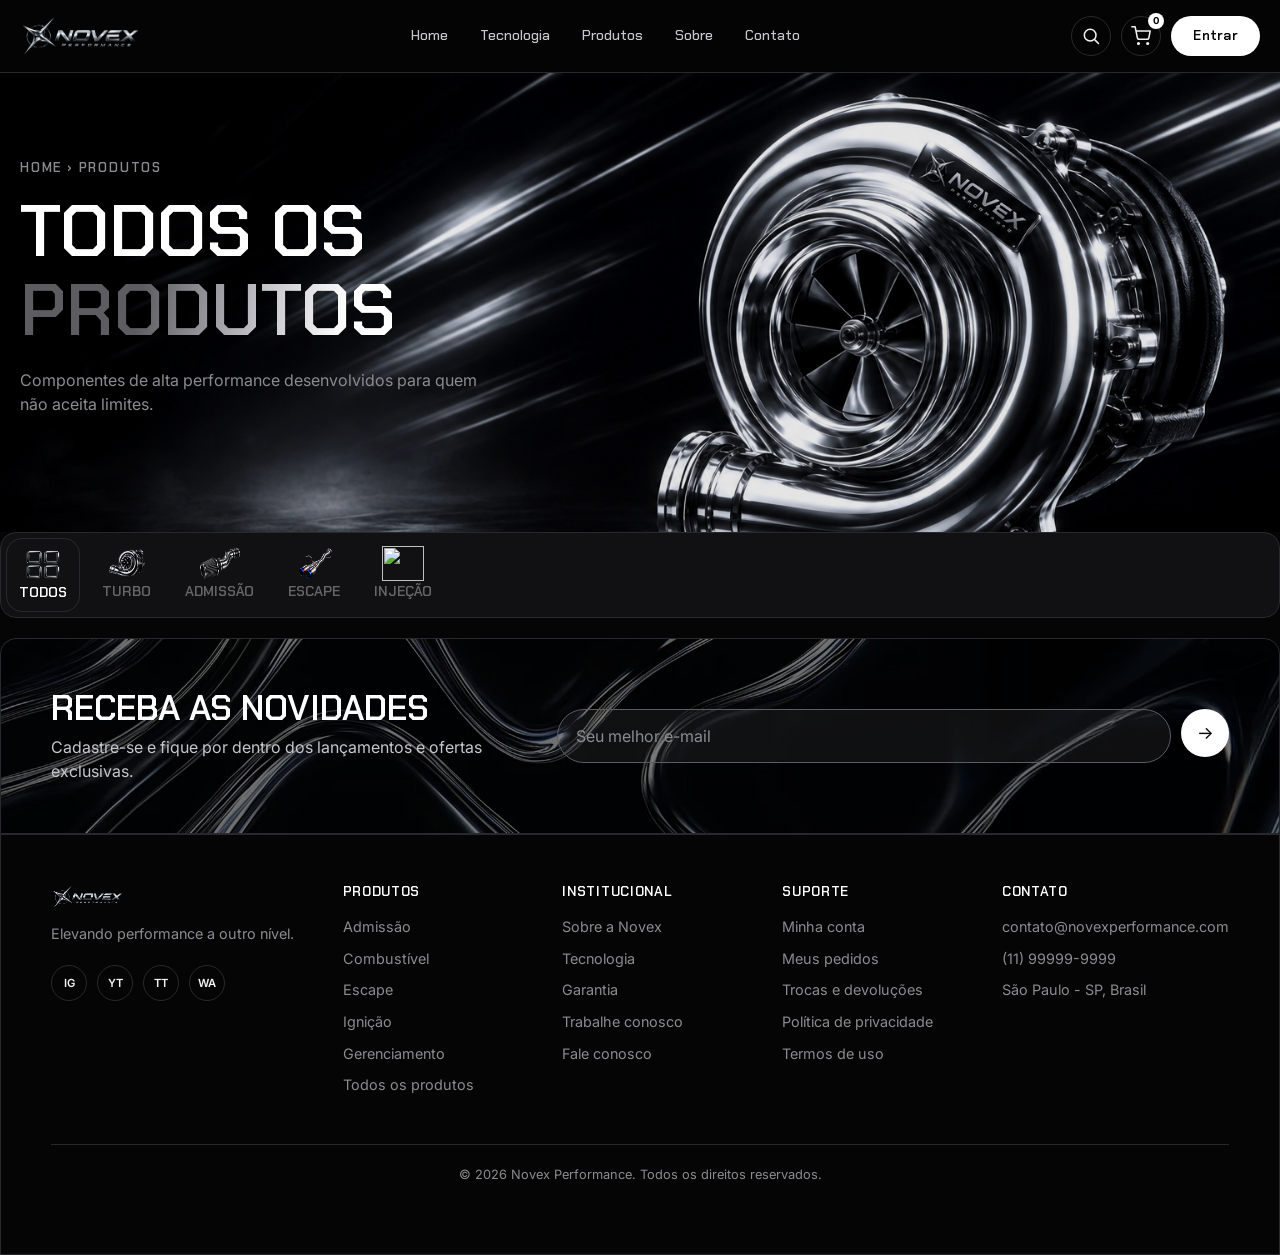
==== commit e76c3db8: "feat: adiciona ícones às categorias de produtos e ajusta estilos responsivos" ====
--- a/products/products.html
+++ b/products/products.html
@@ -101,22 +101,27 @@
             <nav class="products-categories__nav" aria-label="Categorias de produtos">
 
                 <button class="products-categories__link is-active">
+                    <img class="products-categories__icon" src="icons/all-icon.png" alt="">
                     Todos
                 </button>
 
-                <button class="products-categories__link">
+                <button class="products-categories__link ">
+                    <img class="products-categories__icon" src="icons/turbo-icon.png" alt="">
                     Turbo
                 </button>
 
-                <button class="products-categories__link">
+                <button class="products-categories__link ">
+                    <img class="products-categories__icon" src="icons/admission-icon.png" alt="">
                     Admissão
                 </button>
 
-                <button class="products-categories__link">
+                <button class="products-categories__link ">
+                    <img class="products-categories__icon" src="icons/escape-icon.png" alt="">
                     Escape
                 </button>
 
-                <button class="products-categories__link">
+                <button class="products-categories__link ">
+                    <img class="products-categories__icon" src="icons/ignicao-icon.png" alt="">
                     Injeção
                 </button>
 
--- a/products/products.css
+++ b/products/products.css
@@ -20,12 +20,15 @@
 
 }
 
-.products-hero::after {
-    content: "";
-    position: absolute;
-    inset: 0;
-    background: rgba(0, 0, 0, 0.699);
-    z-index: 1;
+@media (max-width: 768px) {
+
+    .products-hero::after {
+        content: "";
+        position: absolute;
+        inset: 0;
+        background: rgba(0, 0, 0, 0.699);
+        z-index: 1;
+    }
 }
 
 .products-hero__content {
@@ -53,22 +56,27 @@
 /* === PRODUCTS CATEGORIES === */
 
 .products-categories {
-    padding: 24px;
+    padding: 5px;
     overflow-x: auto;
 
     background: var(--panel);
     border: 1px solid var(--border);
     border-radius: var(--radius-md);
-    margin: 0px 10px;
-    margin-bottom: 10px;
 
     max-width: var(--container-max);
-    margin-inline: auto;
+    margin-inline: var(--container-padding-x);
+    margin-bottom: 20px;
+
+    scrollbar-width: none;
+}
+
+.products-categories::-webkit-scrollbar {
+    display: none;
 }
 
 .products-categories__nav {
     display: flex;
-    gap: 24px;
+    gap: 10px;
     width: max-content;
 }
 
@@ -88,23 +96,24 @@
 
 .products-categories__link.is-active {
     color: #fff;
+    border: 1px solid var(--border);
+    border-radius: var(--radius-md);
+    background: var(--panel);
 }
 
-.products-categories__link::after {
-    content: "";
-    position: absolute;
-    left: 0;
-    bottom: -8px;
-    width: 0;
-    height: 1px;
-    background: #fff;
-    transition: width 0.3s ease;
+.products-categories__icon {
+    width: 42px;
+    height: 35px;
+    vertical-align: middle;
 }
 
-.products-categories__link.is-active::after {
-    width: 100%;
+.products-categories__nav button {
+    display: flex;
+    flex-direction: column;
+    align-items: center;
+    padding: 8px 12px;
 }
-
+    
 /* ===================================================================
                              BREAKPOINTS 
    =================================================================== */
@@ -128,4 +137,8 @@
     .hero__text {
         max-width: 480px;
     }
+
+    .products-categories {
+        margin-inline: auto;
+    }
 }
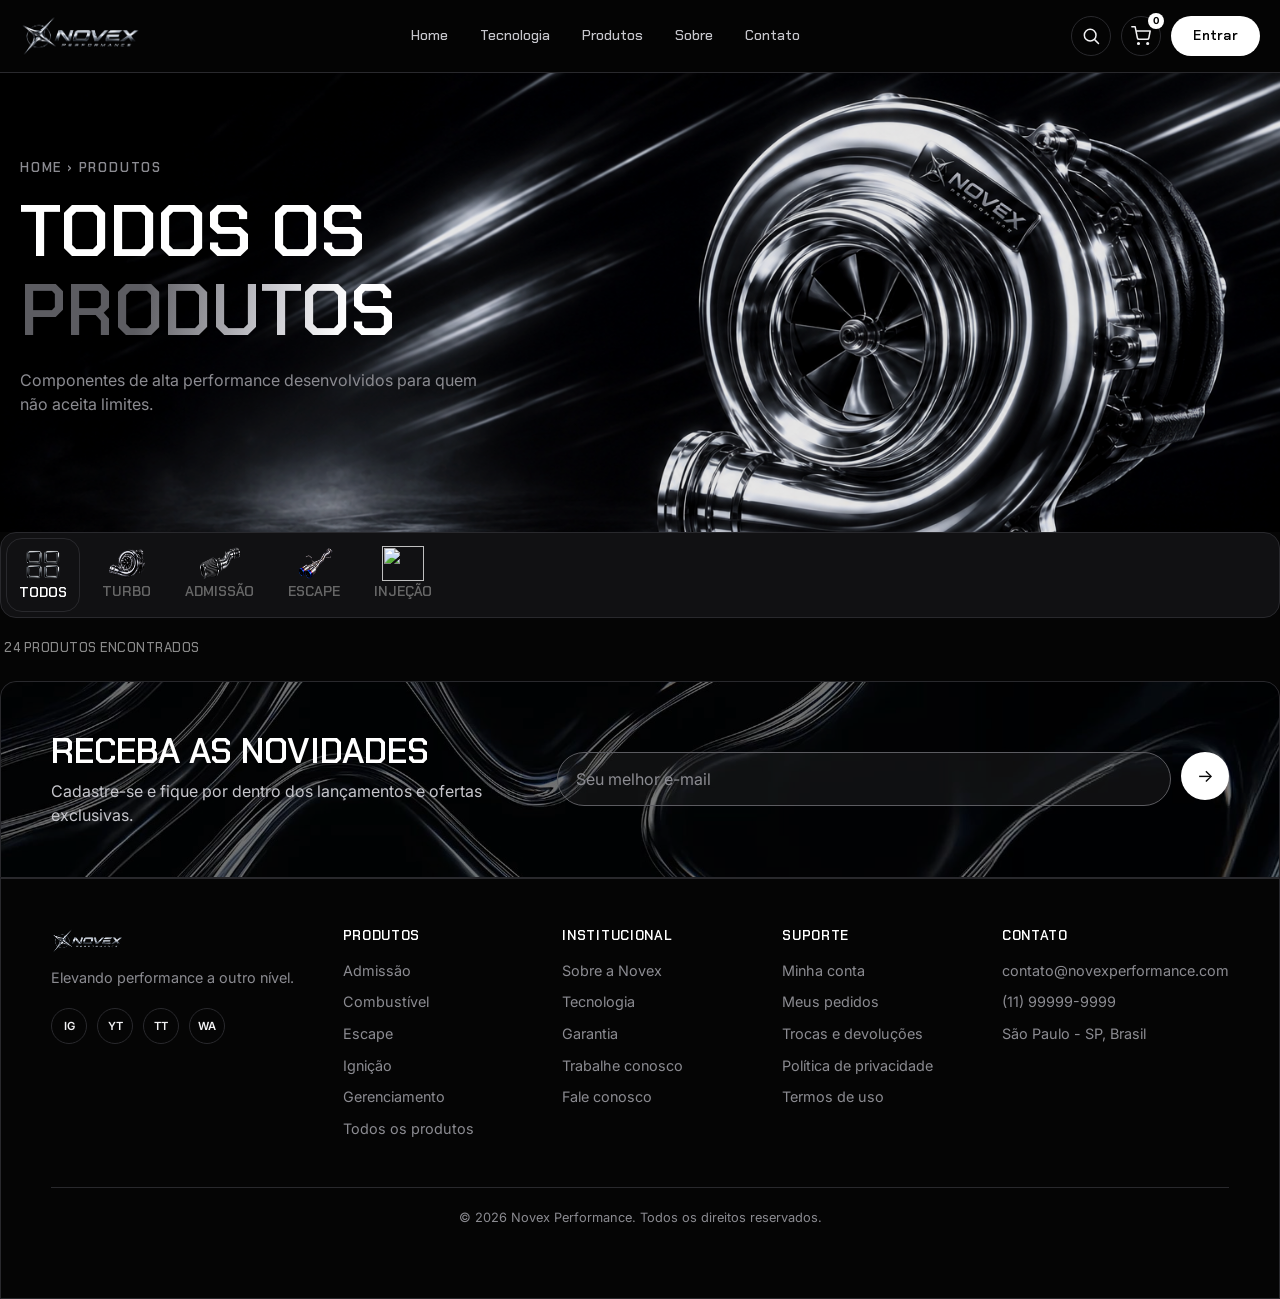
==== commit c66cdef5: "feat: adiciona contagem de produtos na página de produtos" ====
--- a/products/products.html
+++ b/products/products.html
@@ -129,6 +129,11 @@
 
         </section>
 
+        <!-- ===== PRODUCTS COUNT ===== -->
+        <div class="products-count">
+            <span>24 PRODUTOS ENCONTRADOS</span>
+        </div>
+
         <!-- ===== NEWSLETTER ===== -->
         <section class="newsletter">
             <div class="newsletter__inner">
--- a/products/products.css
+++ b/products/products.css
@@ -113,6 +113,21 @@
     align-items: center;
     padding: 8px 12px;
 }
+
+/* === PRODUCTS COUNT === */
+
+.products-count {
+    max-width: var(--container-max);
+    margin: 0 10px 24px;
+    padding: 0 4px;
+
+    font-family: "Chakra Petch", sans-serif;
+    font-size: 13px;
+    font-weight: 500;
+    letter-spacing: 0.04em;
+    text-transform: uppercase;
+    color: #8a8a8a;
+}
     
 /* ===================================================================
                              BREAKPOINTS 
@@ -141,4 +156,8 @@
     .products-categories {
         margin-inline: auto;
     }
+
+    .products-count {
+        margin-inline: auto;
+    }
 }
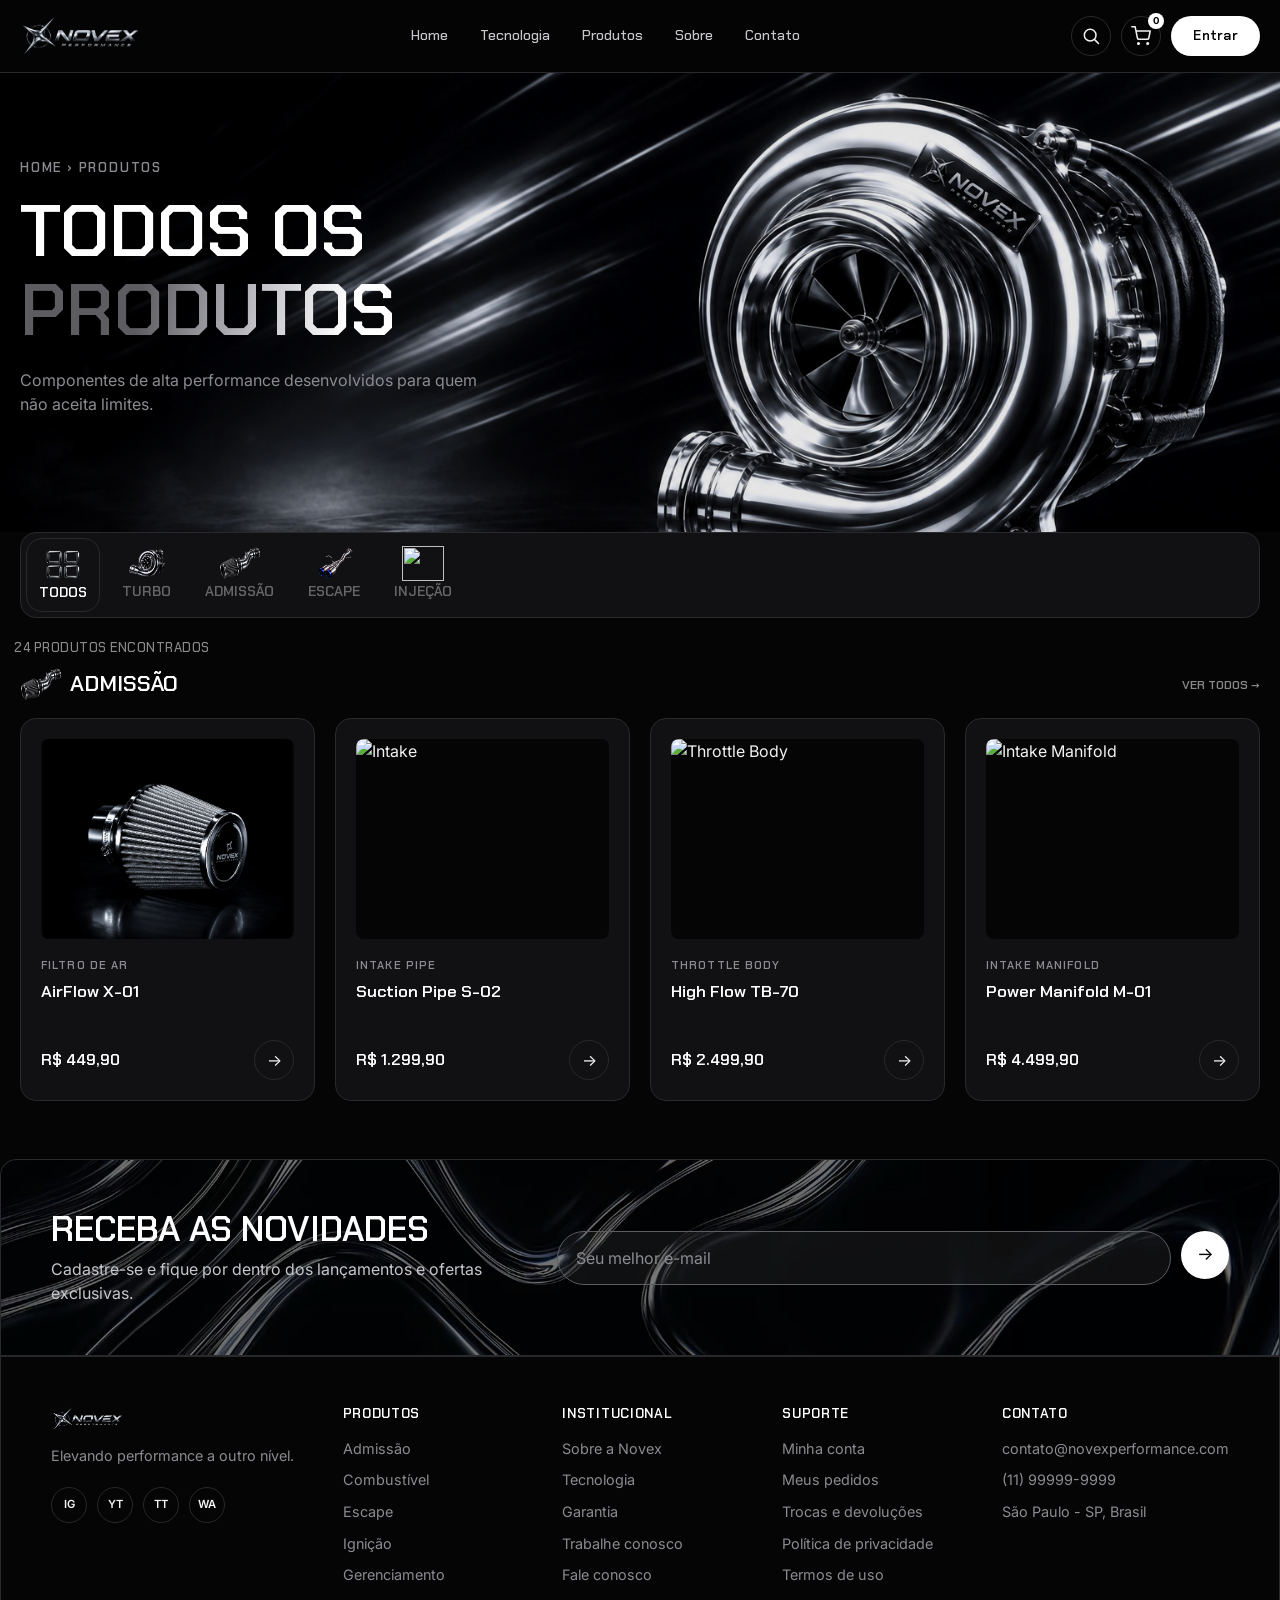
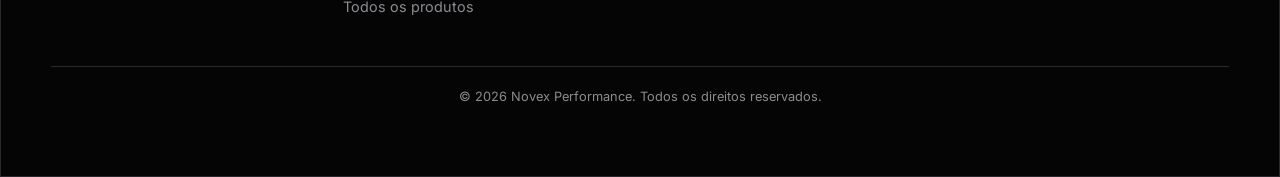
==== commit 0f7b71c3: "feat: adiciona seção de produtos com categorias e cards de produtos" ====
--- a/products/products.html
+++ b/products/products.html
@@ -134,6 +134,75 @@
             <span>24 PRODUTOS ENCONTRADOS</span>
         </div>
 
+        <!-- ===== LINHA DE PRODUTOS ===== -->
+
+        <!-- ===== PRODUTOS — ADMISSÃO ===== -->
+        <section class="products-category">
+
+            <div class="products-category__header">
+                <div class="products-category__name-logo">
+                    <img class="products-categories__icon" src="icons/admission-icon.png" alt="">
+                    <h2>Admissão</h2>
+                </div>
+                <a href="#" class="products-category__link">
+                    Ver todos →
+                </a>
+            </div>
+
+            <ul class="product-grid" id="admissao">
+
+                <li class="product-card">
+
+                    <img src="../images/filtro-novex.PNG" alt="Filtro de Ar">
+                    <p class="product-card__category">Filtro de Ar</p>
+                    <h3 class="product-card__name">AirFlow X-01</h3>
+                    <div class="product-card__footer">
+                        <span class="product-card__price">R$ 449,90</span>
+                        <a href="#" class="icon-btn" aria-label="Ver produto">→</a>
+                    </div>
+
+                </li>
+
+                <li class="product-card">
+
+                    <img src="../images/intake-novex.PNG" alt="Intake">
+                    <p class="product-card__category">Intake Pipe</p>
+                    <h3 class="product-card__name">Suction Pipe S-02</h3>
+
+                    <div class="product-card__footer">
+                        <span class="product-card__price">R$ 1.299,90</span>
+                        <a href="#" class="icon-btn" aria-label="Ver produto">→</a>
+                    </div>
+                </li>
+
+                <li class="product-card">
+
+                    <img src="../images/corpo-borboleta-novex.PNG" alt="Throttle Body">
+                    <p class="product-card__category">Throttle Body</p>
+                    <h3 class="product-card__name">High Flow TB-70</h3>
+                    
+                    <div class="product-card__footer">
+                        <span class="product-card__price">R$ 2.499,90</span>
+                        <a href="#" class="icon-btn" aria-label="Ver produto">→</a>
+                    </div>
+                </li>
+
+                <li class="product-card">
+
+                    <img src="../images/intake-manifold-novex.PNG" alt="Intake Manifold">
+                    <p class="product-card__category">Intake Manifold</p>
+                    <h3 class="product-card__name">Power Manifold M-01</h3>
+
+                    <div class="product-card__footer">
+                        <span class="product-card__price">R$ 4.499,90</span>
+                        <a href="#" class="icon-btn" aria-label="Ver produto">→</a>
+                    </div>
+                </li>
+
+            </ul>
+
+        </section>
+
         <!-- ===== NEWSLETTER ===== -->
         <section class="newsletter">
             <div class="newsletter__inner">
--- a/products/products.css
+++ b/products/products.css
@@ -118,7 +118,7 @@
 
 .products-count {
     max-width: var(--container-max);
-    margin: 0 10px 24px;
+    margin: 0 10px 0px;
     padding: 0 4px;
 
     font-family: "Chakra Petch", sans-serif;
@@ -128,7 +128,69 @@
     text-transform: uppercase;
     color: #8a8a8a;
 }
-    
+
+/* === PRODUCTS CATEGORY === */
+
+.products-category {
+    margin-bottom: 48px;
+    padding: 10px 20px;
+}
+
+.products-category__header {
+    display: flex;
+    align-items: center;
+    justify-content: space-between;
+
+    margin-bottom: 16px;
+}
+
+.products-category__name-logo {
+    display: flex;
+    align-items: center;
+    gap: 8px;
+}
+
+.products-category__header h2 {
+    margin: 0;
+
+    font-family: "Chakra Petch", sans-serif;
+    font-size: 22px;
+    font-weight: 600;
+    text-transform: uppercase;
+    color: #fff;
+}
+
+.products-category__link {
+    font-family: "Chakra Petch", sans-serif;
+    font-size: 12px;
+    font-weight: 600;
+    text-transform: uppercase;
+    color: #888;
+    text-decoration: none;
+}
+
+.product-grid {
+    display: flex;
+    gap: 12px;
+
+    margin: 0;
+    padding: 0;
+
+    list-style: none;
+
+    overflow-x: auto;
+    scrollbar-width: none;
+}
+
+.product-grid::-webkit-scrollbar {
+    display: none;
+}
+
+.product-grid .product-card {
+    flex: 0 0 72%;
+}
+
+
 /* ===================================================================
                              BREAKPOINTS 
    =================================================================== */
@@ -142,7 +204,6 @@
         font-size: 16px;
         line-height: 1.5;
     }
-
 }
 
 /* ---------- Desktop (≥ 1024px) ---------- */
@@ -153,11 +214,32 @@
         max-width: 480px;
     }
 
-    .products-categories {
-        margin-inline: auto;
-    }
-
-    .products-count {
-        margin-inline: auto;
-    }
+    .product-grid {
+        display: grid;
+        grid-auto-flow: column;
+        grid-auto-columns: calc((100% - 20px) / 2);
+        gap: 20px;
+
+        margin: 0;
+        padding: 0;
+        list-style: none;
+
+        overflow-x: auto;
+        scrollbar-width: none;
+        scroll-snap-type: x mandatory;
+    }
+
+    .product-grid::-webkit-scrollbar {
+        display: none;
+    }
+
+    .product-grid .product-card {
+        scroll-snap-align: start;
+    }
+
+    .product-grid .product-card {
+        flex: initial;
+    }
+
+
 }
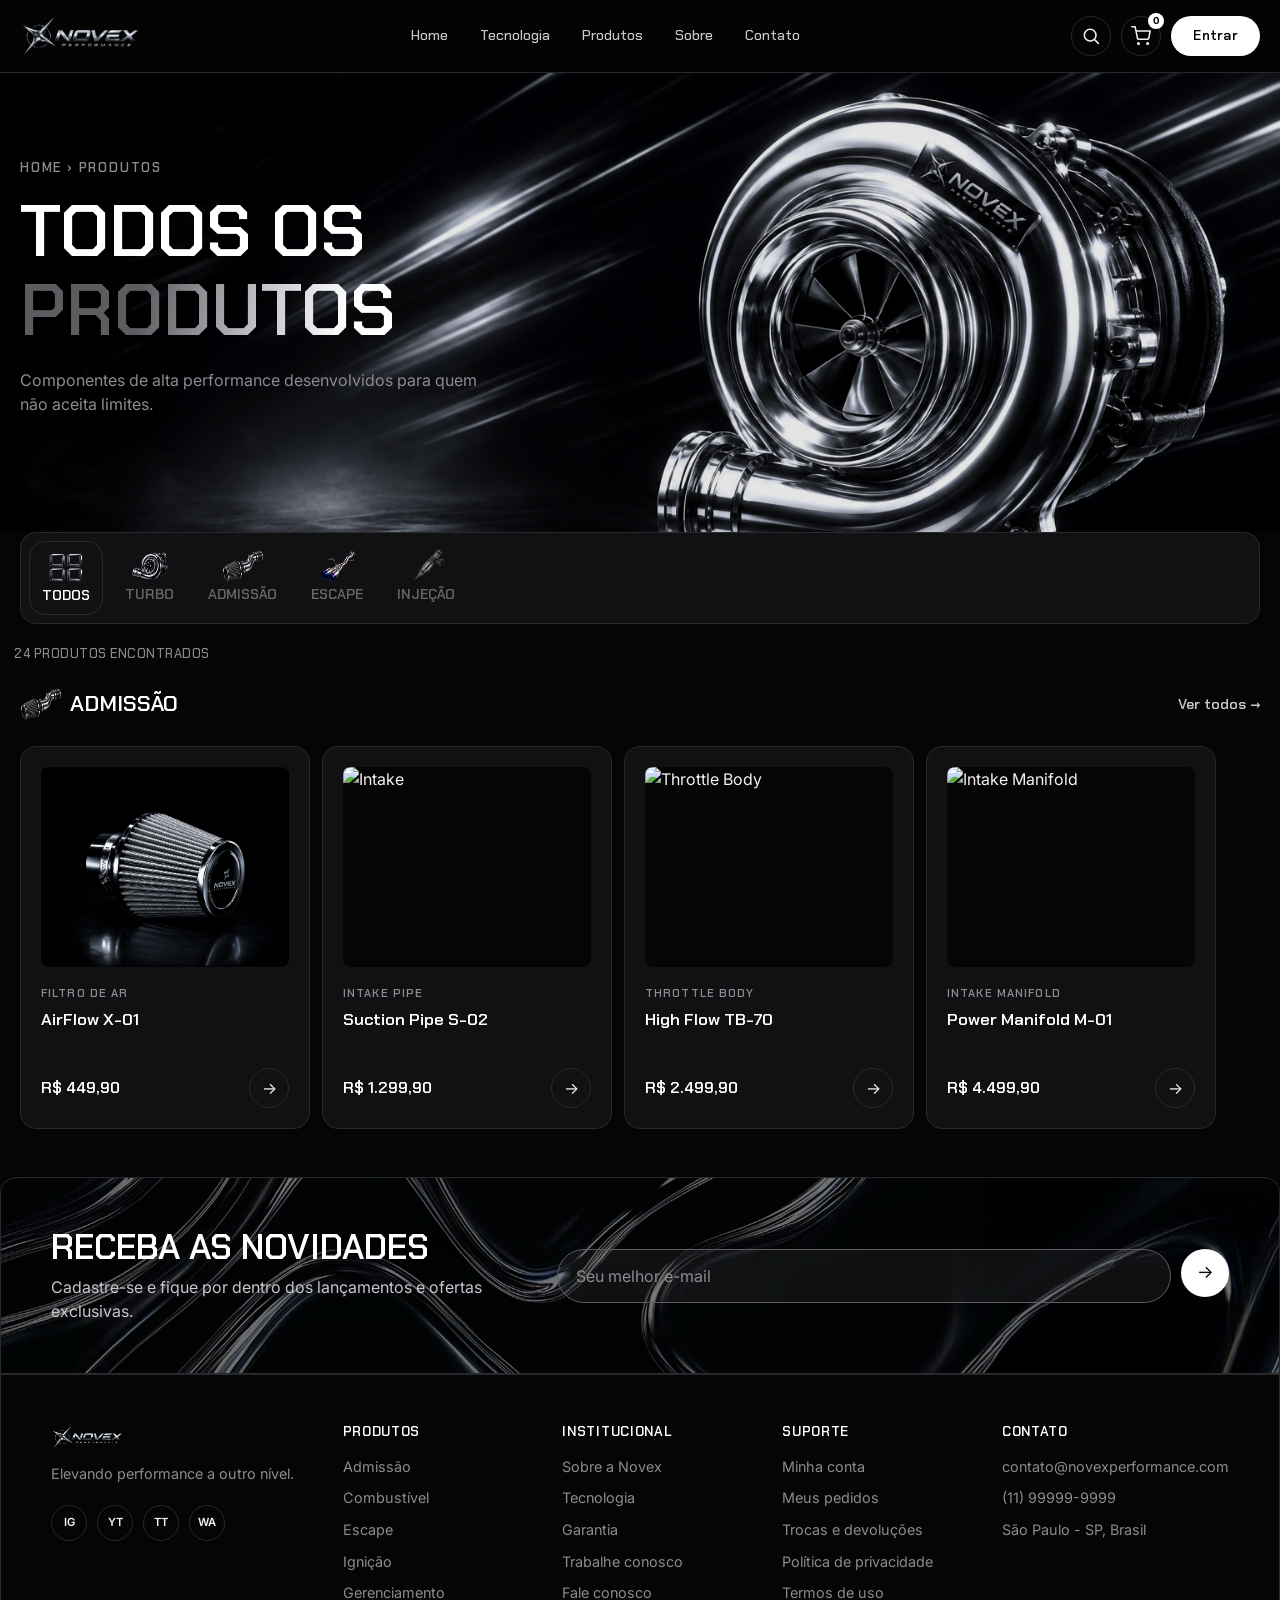
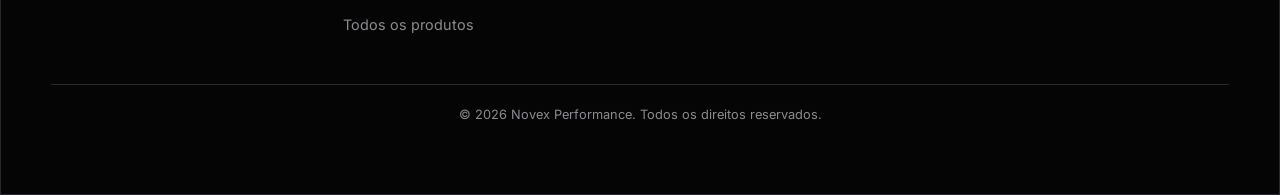
==== commit 1d686025: "fix: melhora a responsividade na seção dos produtos." ====
--- a/products/products.html
+++ b/products/products.html
@@ -121,7 +121,7 @@
                 </button>
 
                 <button class="products-categories__link ">
-                    <img class="products-categories__icon" src="icons/ignicao-icon.png" alt="">
+                    <img class="products-categories__icon" src="icons/injection-icon.png" alt="">
                     Injeção
                 </button>
 
@@ -134,22 +134,20 @@
             <span>24 PRODUTOS ENCONTRADOS</span>
         </div>
 
-        <!-- ===== LINHA DE PRODUTOS ===== -->
-
         <!-- ===== PRODUTOS — ADMISSÃO ===== -->
-        <section class="products-category">
+        <section class="products-category" id="admissao">
 
             <div class="products-category__header">
                 <div class="products-category__name-logo">
                     <img class="products-categories__icon" src="icons/admission-icon.png" alt="">
                     <h2>Admissão</h2>
                 </div>
-                <a href="#" class="products-category__link">
+                <a href="#" class="link-arrow">
                     Ver todos →
                 </a>
             </div>
 
-            <ul class="product-grid" id="admissao">
+            <ul class="product-grid">
 
                 <li class="product-card">
 
--- a/products/products.css
+++ b/products/products.css
@@ -1,7 +1,8 @@
 /* === PRODUCTS PAGE === */
 
 .products-page {
-    width: 100%;
+    max-width: var(--container-max);
+    margin-inline: auto;
 }
 
 /* === PRODUCTS HERO === */
@@ -78,6 +79,8 @@
     display: flex;
     gap: 10px;
     width: max-content;
+
+    padding: 3px 3px;
 }
 
 .products-categories__link {
@@ -118,7 +121,7 @@
 
 .products-count {
     max-width: var(--container-max);
-    margin: 0 10px 0px;
+    margin: 0 10px 24px;
     padding: 0 4px;
 
     font-family: "Chakra Petch", sans-serif;
@@ -133,7 +136,9 @@
 
 .products-category {
     margin-bottom: 48px;
-    padding: 10px 20px;
+
+    max-width: var(--container-max);
+    margin-inline: var(--container-padding-x);
 }
 
 .products-category__header {
@@ -144,22 +149,22 @@
     margin-bottom: 16px;
 }
 
+.products-category__header h2 {
+    margin: 0;
+
+    font-family: "Chakra Petch", sans-serif;
+    font-size: 22px;
+    font-weight: 600;
+    text-transform: uppercase;
+    color: #fff;
+}
+
 .products-category__name-logo {
     display: flex;
     align-items: center;
     gap: 8px;
 }
 
-.products-category__header h2 {
-    margin: 0;
-
-    font-family: "Chakra Petch", sans-serif;
-    font-size: 22px;
-    font-weight: 600;
-    text-transform: uppercase;
-    color: #fff;
-}
-
 .products-category__link {
     font-family: "Chakra Petch", sans-serif;
     font-size: 12px;
@@ -190,7 +195,10 @@
     flex: 0 0 72%;
 }
 
-
+.product-card {
+    margin-top: 8px;
+}
+    
 /* ===================================================================
                              BREAKPOINTS 
    =================================================================== */
@@ -204,6 +212,11 @@
         font-size: 16px;
         line-height: 1.5;
     }
+
+    .product-grid .product-card {
+        flex: 0 0 290px;
+    }
+
 }
 
 /* ---------- Desktop (≥ 1024px) ---------- */
@@ -214,32 +227,4 @@
         max-width: 480px;
     }
 
-    .product-grid {
-        display: grid;
-        grid-auto-flow: column;
-        grid-auto-columns: calc((100% - 20px) / 2);
-        gap: 20px;
-
-        margin: 0;
-        padding: 0;
-        list-style: none;
-
-        overflow-x: auto;
-        scrollbar-width: none;
-        scroll-snap-type: x mandatory;
-    }
-
-    .product-grid::-webkit-scrollbar {
-        display: none;
-    }
-
-    .product-grid .product-card {
-        scroll-snap-align: start;
-    }
-
-    .product-grid .product-card {
-        flex: initial;
-    }
-
-
 }
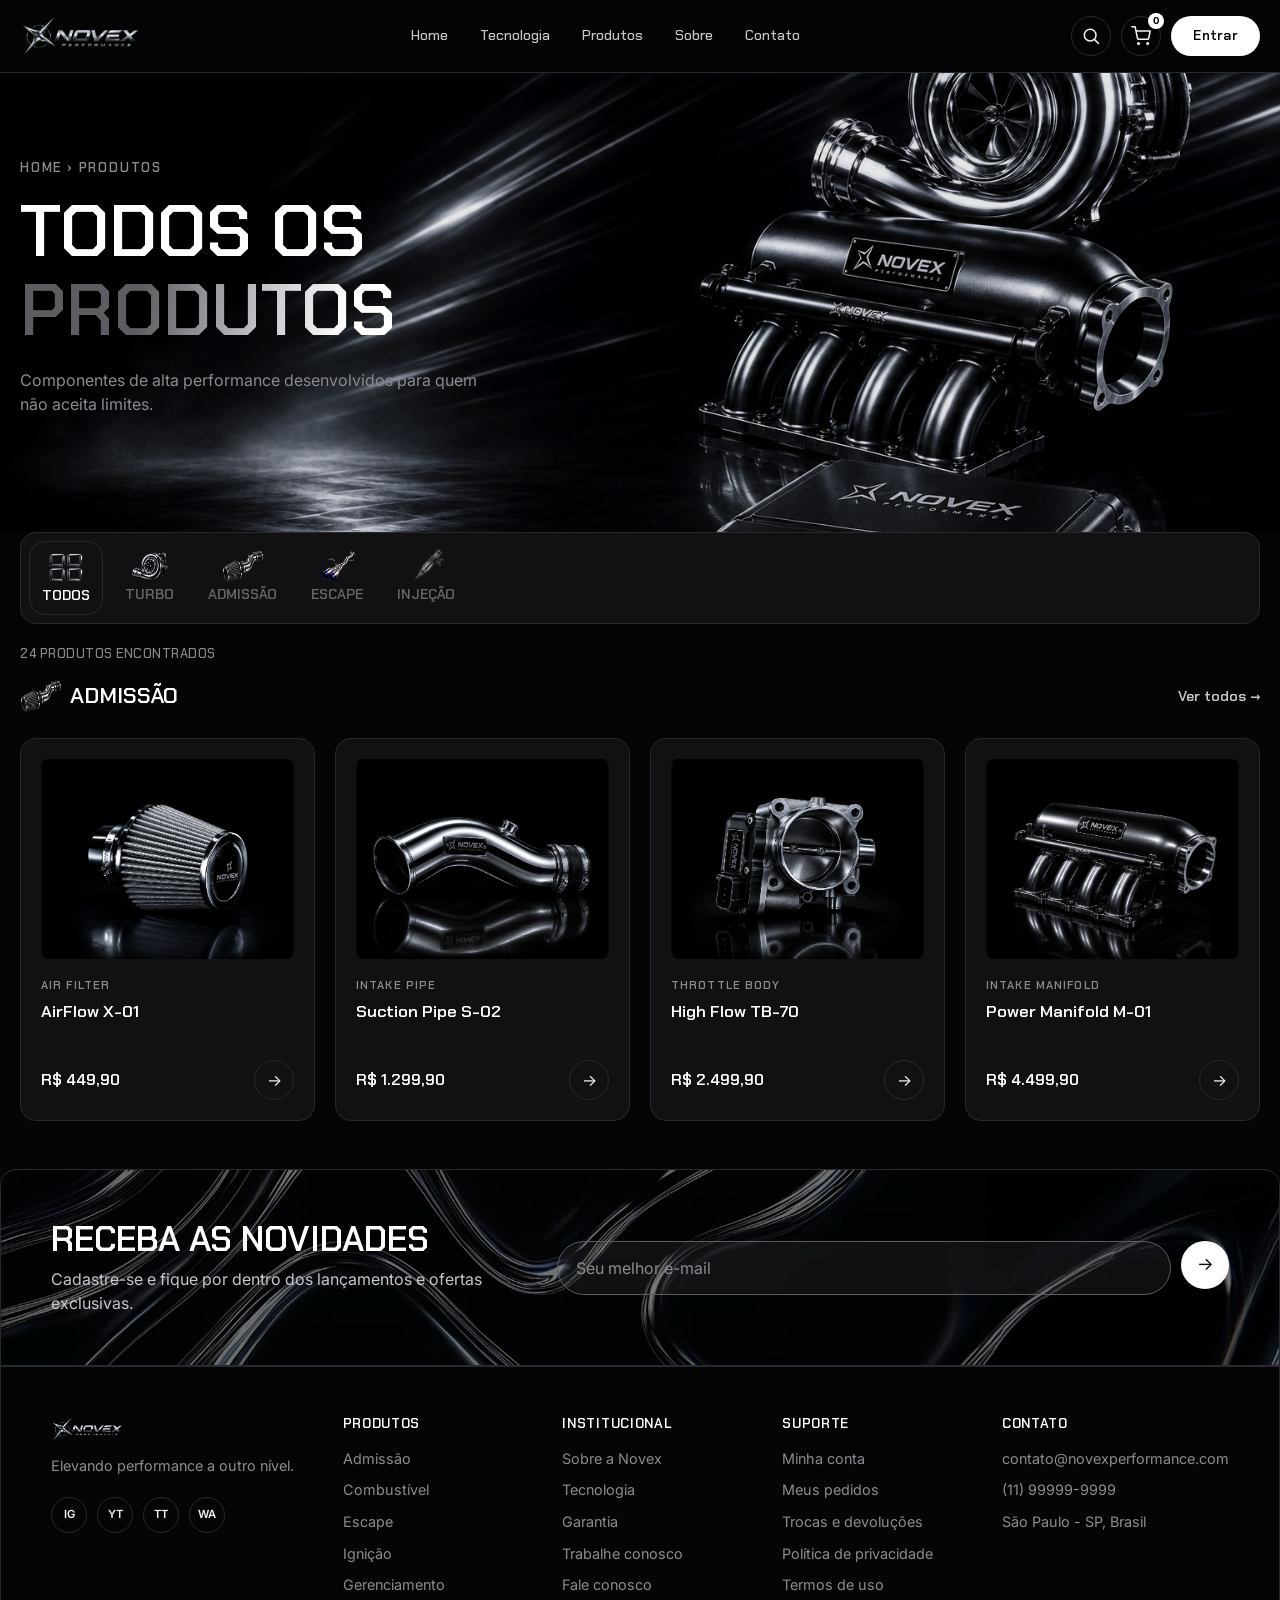
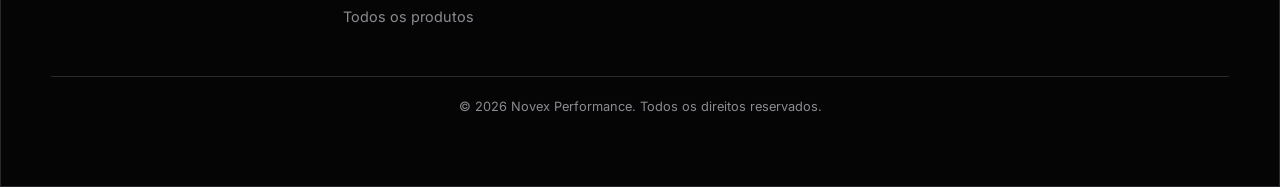
==== commit acd594c7: "feat: atualiza imagens dos produtos e fundo da pagina." ====
--- a/products/products.html
+++ b/products/products.html
@@ -90,7 +90,7 @@
             </div>
 
             <div class="products-hero__image">
-                <img src="../images/turbina-novex.PNG" alt="Turbina Novex Performance">
+                <img src="../images/products-page-background.png" alt="Turbina Novex Performance">
             </div>
 
         </section>
@@ -151,8 +151,8 @@
 
                 <li class="product-card">
 
-                    <img src="../images/filtro-novex.PNG" alt="Filtro de Ar">
-                    <p class="product-card__category">Filtro de Ar</p>
+                    <img src="../images/filtro-novex.PNG" alt="Air Filter">
+                    <p class="product-card__category">Air Filter</p>
                     <h3 class="product-card__name">AirFlow X-01</h3>
                     <div class="product-card__footer">
                         <span class="product-card__price">R$ 449,90</span>
@@ -163,7 +163,7 @@
 
                 <li class="product-card">
 
-                    <img src="../images/intake-novex.PNG" alt="Intake">
+                    <img src="admissao/intake-pipe.png" alt="Intake Pipe">
                     <p class="product-card__category">Intake Pipe</p>
                     <h3 class="product-card__name">Suction Pipe S-02</h3>
 
@@ -175,7 +175,7 @@
 
                 <li class="product-card">
 
-                    <img src="../images/corpo-borboleta-novex.PNG" alt="Throttle Body">
+                    <img src="admissao/throttle-body.png" alt="Throttle Body">
                     <p class="product-card__category">Throttle Body</p>
                     <h3 class="product-card__name">High Flow TB-70</h3>
                     
@@ -187,7 +187,7 @@
 
                 <li class="product-card">
 
-                    <img src="../images/intake-manifold-novex.PNG" alt="Intake Manifold">
+                    <img src="admissao/intake-manifold.png" alt="Intake Manifold">
                     <p class="product-card__category">Intake Manifold</p>
                     <h3 class="product-card__name">Power Manifold M-01</h3>
 
--- a/products/products.css
+++ b/products/products.css
@@ -121,8 +121,8 @@
 
 .products-count {
     max-width: var(--container-max);
-    margin: 0 10px 24px;
-    padding: 0 4px;
+
+    margin: 0 20px;
 
     font-family: "Chakra Petch", sans-serif;
     font-size: 13px;
@@ -135,23 +135,20 @@
 /* === PRODUCTS CATEGORY === */
 
 .products-category {
+    max-width: var(--container-max);
+    margin-inline: var(--container-padding-x);
     margin-bottom: 48px;
-
-    max-width: var(--container-max);
-    margin-inline: var(--container-padding-x);
 }
 
 .products-category__header {
     display: flex;
     align-items: center;
     justify-content: space-between;
-
-    margin-bottom: 16px;
+    margin: 16px 0;
 }
 
 .products-category__header h2 {
     margin: 0;
-
     font-family: "Chakra Petch", sans-serif;
     font-size: 22px;
     font-weight: 600;
@@ -165,24 +162,12 @@
     gap: 8px;
 }
 
-.products-category__link {
-    font-family: "Chakra Petch", sans-serif;
-    font-size: 12px;
-    font-weight: 600;
-    text-transform: uppercase;
-    color: #888;
-    text-decoration: none;
-}
-
 .product-grid {
     display: flex;
     gap: 12px;
-
     margin: 0;
     padding: 0;
-
     list-style: none;
-
     overflow-x: auto;
     scrollbar-width: none;
 }
@@ -198,7 +183,7 @@
 .product-card {
     margin-top: 8px;
 }
-    
+
 /* ===================================================================
                              BREAKPOINTS 
    =================================================================== */
@@ -227,4 +212,25 @@
         max-width: 480px;
     }
 
+    .product-grid {
+        display: grid;
+        grid-auto-flow: column;
+        grid-auto-columns: calc((100% - 20px) / 2);
+        gap: 20px;
+        margin: 0;
+        padding: 0;
+        list-style: none;
+        overflow-x: auto;
+        scrollbar-width: none;
+        scroll-snap-type: x mandatory;
+    }
+
+    .product-grid::-webkit-scrollbar {
+        display: none;
+    }
+
+    .product-grid .product-card {
+        flex: initial;
+        scroll-snap-align: start;
+    }
 }
